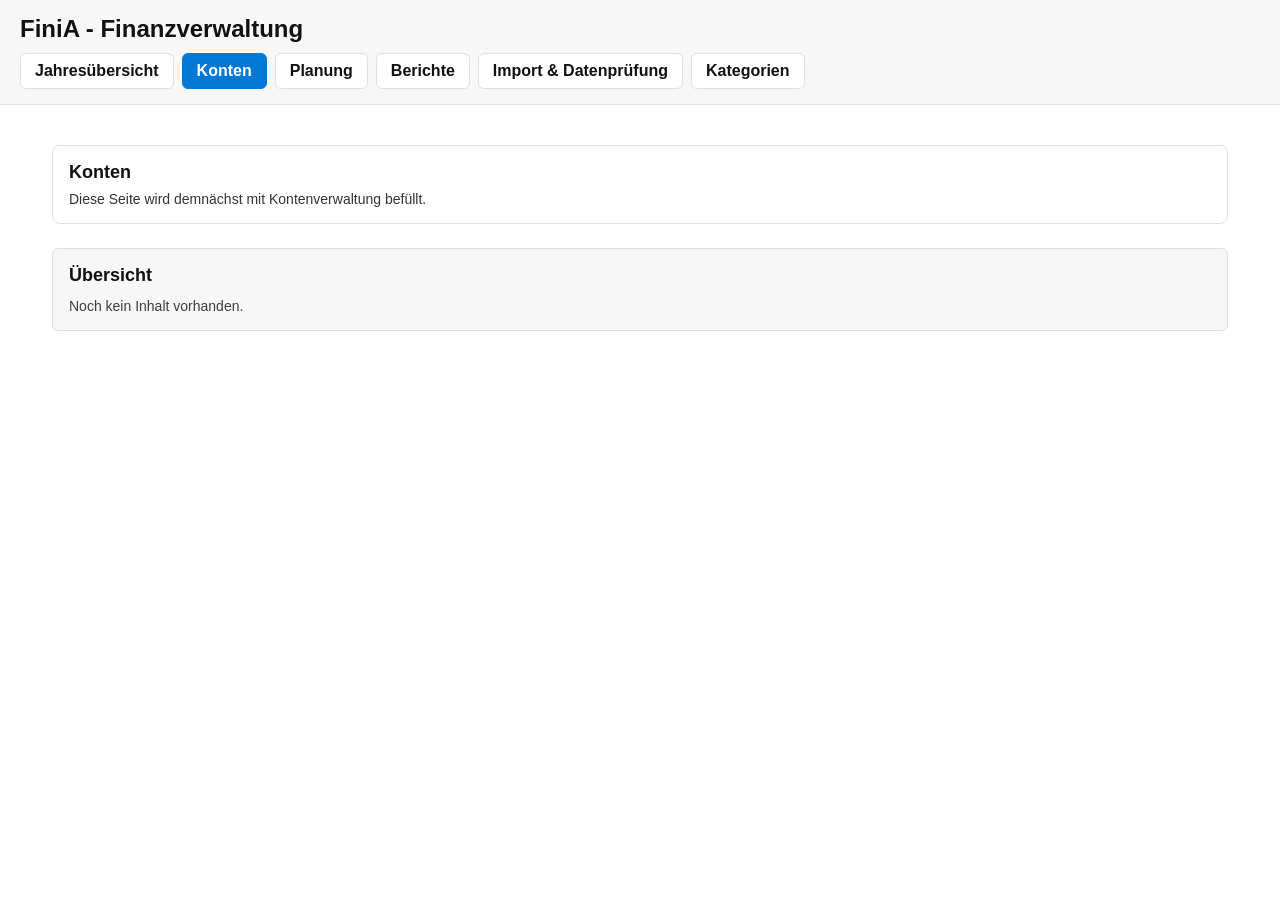
==== src/web/accounts.html @ 99887ac8 "Implementation of the API prepared to be Dockerized - Add navigation bar at the top of the web page " ====
<!DOCTYPE html>
<html lang="de">
<head>
  <meta charset="UTF-8">
  <meta name="viewport" content="width=device-width, initial-scale=1.0">
  <title>FiniA - Konten</title>
  <style id="dynamic-theme">/* Theme variables loaded from API */</style>
  <link rel="stylesheet" href="style.css">
</head>
<body>
  <header>
    <h1>FiniA - Finanzverwaltung</h1>
    <div id="top-nav"></div>
  </header>
  <div class="container">
    <div class="page-card">
      <h2>Konten</h2>
      <p class="details-meta">Diese Seite wird demnächst mit Kontenverwaltung befüllt.</p>
    </div>
    <div class="details-panel">
      <div class="details-header">
        <h2>Übersicht</h2>
      </div>
      <p class="details-meta">Noch kein Inhalt vorhanden.</p>
    </div>
  </div>
  <script src="app.js"></script>
  <script>document.addEventListener('DOMContentLoaded', ()=> loadTopNav('accounts'));</script>
</body>
</html>
---- src/web/style.css ----
/* Base reset */
* { margin: 0; padding: 0; box-sizing: border-box; }

/* Base */
body {
  font-family: -apple-system, BlinkMacSystemFont, 'Segoe UI', Roboto, Arial, sans-serif;
  background-color: var(--color-bg-base, #ffffff);
  color: var(--color-text, #111111);
}

.container { max-width: 95%; margin: 0 auto; padding: 20px; }

/* Header */
header {
  background-color: var(--color-bg-detail, #f7f7f7);
  border-bottom: 1px solid var(--color-border, #e0e0e0);
  padding: 15px 20px; margin-bottom: 20px;
}

h1 { font-size: 24px; font-weight: bold; }

/* Top navigation */
.top-nav { display: flex; gap: 8px; margin-top: 10px; flex-wrap: wrap; }
.top-nav .nav-item {
  display: inline-block; padding: 8px 14px; border: 1px solid var(--color-border, #e0e0e0);
  border-radius: 6px; background-color: var(--color-bg-base, #ffffff);
  color: var(--color-text, #111111); text-decoration: none; font-weight: 600;
  transition: background-color 0.2s, border-color 0.2s, color 0.2s;
}
.top-nav .nav-item:hover { background-color: var(--color-bg-detail, #f7f7f7); border-color: var(--color-accent, #0078d4); }
.top-nav .nav-item.active { background-color: var(--color-accent, #0078d4); border-color: var(--color-accent, #0078d4); color: var(--color-text-selected, #ffffff); }

/* Buttons */
.btn { padding: 10px 20px; background-color: var(--color-accent, #0078d4); color: var(--color-text-selected, #ffffff); border: none; border-radius: 4px; cursor: pointer; font-weight: bold; }
.btn:hover { background-color: var(--color-accent-hover, #005a9e); }
.btn:active { background-color: var(--color-accent-pressed, #004578); }
.btn-secondary { background-color: var(--color-bg-detail, #f0f0f0); color: var(--color-text, #111111); border: 1px solid var(--color-border, #e0e0e0); font-weight: 600; }
.btn-secondary:hover { background-color: #e5e5e5; }
.btn-ghost { background: none; border: 1px solid var(--color-border, #d0d0d0); padding: 6px 10px; border-radius: 4px; cursor: pointer; font-weight: 600; }
.btn-ghost:hover { background-color: var(--color-bg-detail, #f7f7f7); }

/* Inputs */
.input-sm { width: 100%; padding: 6px 8px; border: 1px solid var(--color-border, #cccccc); border-radius: 4px; background-color: var(--color-bg-base, #ffffff); color: var(--color-text, #111111); font-size: 14px; }
.input-sm:focus { outline: none; border: 2px solid var(--color-accent, #0078d4); }
.search-bar { display: flex; gap: 10px; margin-bottom: 20px; }
.search-bar input { flex: 1; }

/* Tables */
.transactions-table, .details-table, .simple-table { width: 100%; border-collapse: collapse; background-color: var(--color-bg-base, #ffffff); }
.transactions-table thead, .details-table thead, .simple-table thead { background-color: var(--color-bg-detail, #f7f7f7); }
.transactions-table th, .details-table th, .simple-table th { padding: 12px; text-align: left; font-weight: bold; border-bottom: 1px solid var(--color-border, #e0e0e0); }
.transactions-table td, .details-table td, .simple-table td { padding: 12px; border-bottom: 1px solid var(--color-border, #e0e0e0); }
.transactions-table tbody tr:hover { background-color: var(--color-bg-detail, #f7f7f7); cursor: pointer; }
.transactions-table tbody tr.selected { background-color: rgba(0, 120, 212, 0.08); }

/* Pagination */
.pagination { display: flex; justify-content: center; gap: 10px; margin-top: 20px; }
.pagination button { padding: 8px 16px; background-color: var(--color-bg-detail, #f7f7f7); border: 1px solid var(--color-border, #e0e0e0); border-radius: 4px; cursor: pointer; }
.pagination button:disabled { opacity: 0.5; cursor: not-allowed; }
.pagination button.active { background-color: var(--color-accent, #0078d4); color: var(--color-text-selected, #ffffff); border-color: var(--color-accent, #0078d4); }

/* Layout */
.content-split { display: flex; gap: 16px; align-items: flex-start; }
.list-pane { flex: 1 1 40%; min-width: 300px; }
.detail-pane { flex: 1 1 60%; min-width: 400px; }
@media (max-width: 900px) { .content-split { flex-direction: column; } .list-pane, .detail-pane { min-width: 0; } }

/* Details panel */
.details-panel { margin-top: 24px; background-color: var(--color-bg-detail, #f7f7f7); border: 1px solid var(--color-border, #e0e0e0); border-radius: 6px; padding: 16px; }
.details-header { display: flex; justify-content: space-between; align-items: baseline; margin-bottom: 12px; }
.details-header h2 { font-size: 18px; font-weight: 600; }
.details-meta { color: var(--color-text, #111111); opacity: 0.8; font-size: 14px; }
.details-info { display: flex; flex-direction: column; gap: 8px; margin-bottom: 14px; }
.info-row { display: flex; gap: 8px; align-items: baseline; font-size: 14px; }
.info-label { min-width: 80px; color: var(--color-text, #111111); opacity: 0.7; font-weight: 600; }
.details-toolbar { display: flex; justify-content: space-between; align-items: center; margin-bottom: 10px; gap: 8px; }
.details-toolbar .note { font-size: 12px; color: var(--color-text, #111111); opacity: 0.7; }
.checkbox-cell { text-align: center; }
.actions-cell { text-align: right; white-space: nowrap; }

/* Filters */
.filter-bar { display: flex; gap: 8px; margin-bottom: 12px; flex-wrap: wrap; }
.filter-btn { padding: 8px 16px; background-color: var(--color-bg-base, #ffffff); color: var(--color-text, #111111); border: 1px solid var(--color-border, #cccccc); border-radius: 4px; cursor: pointer; font-size: 14px; font-weight: 500; transition: all 0.2s; }
.filter-btn:hover { background-color: var(--color-bg-detail, #f7f7f7); border-color: var(--color-accent, #0078d4); }
.filter-btn.active { background-color: var(--color-accent, #0078d4); color: var(--color-text-selected, #ffffff); border-color: var(--color-accent, #0078d4); }

/* States */
.loading { text-align: center; padding: 40px; color: var(--color-text, #111111); }
.error { background-color: #ffebee; color: #c62828; padding: 15px; border-radius: 4px; margin-bottom: 20px; }
.amount-negative { color: var(--color-amount-negative, #d32f2f); font-weight: bold; }
.amount-positive { color: var(--color-amount-positive, #388e3c); font-weight: bold; }

/* Page cards */
.page-card { background-color: var(--color-bg-base, #ffffff); border: 1px solid var(--color-border, #e0e0e0); border-radius: 8px; padding: 16px; margin-bottom: 16px; }
.page-card h2 { font-size: 18px; margin-bottom: 8px; }
.page-card p { font-size: 14px; opacity: 0.85; }
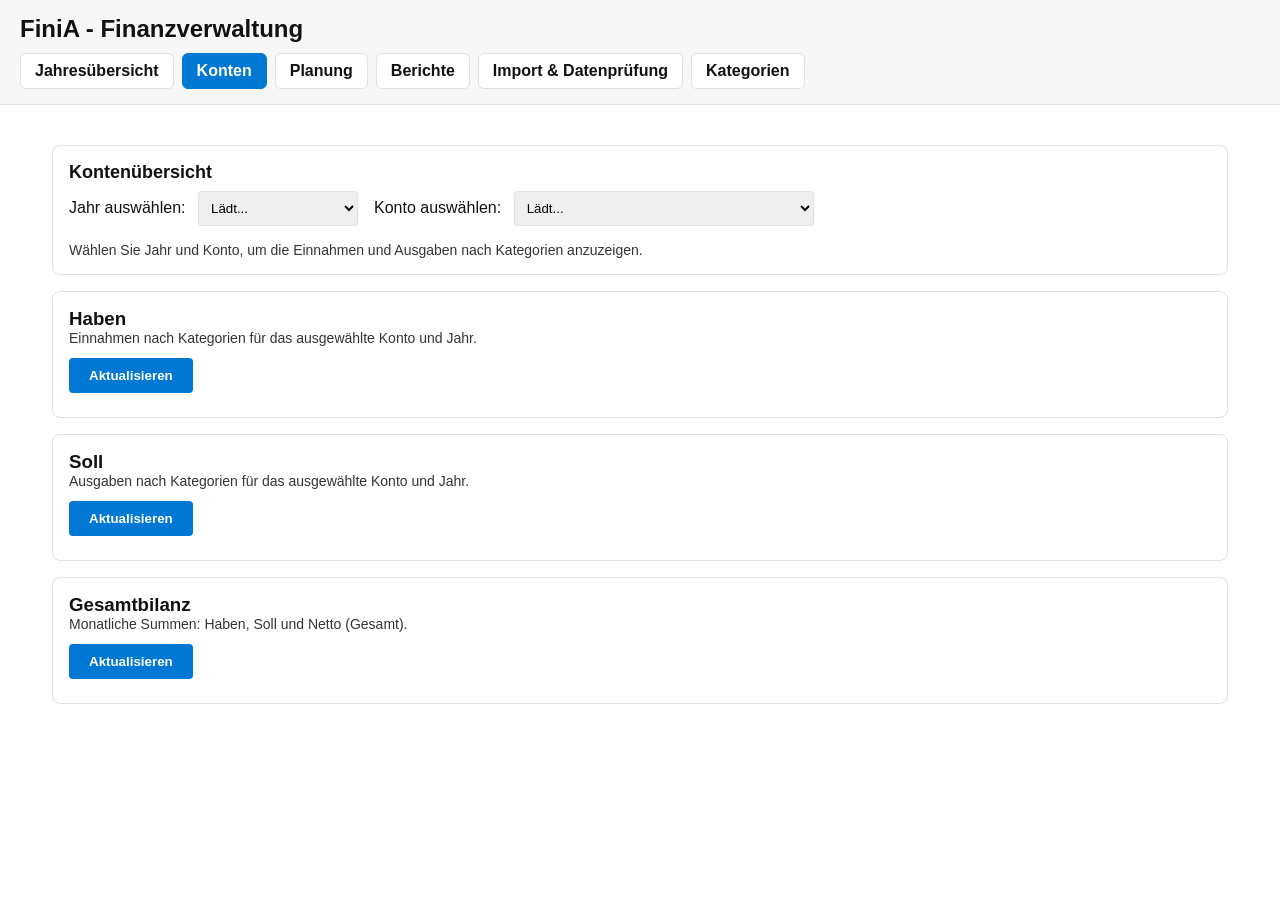
==== commit 2d519911: "Implementation of the year overview and account tables year overview - Add the tables for all bankin" ====
--- a/src/web/accounts.html
+++ b/src/web/accounts.html
@@ -13,18 +13,89 @@
     <div id="top-nav"></div>
   </header>
   <div class="container">
+    <!-- Filter: Jahr & Konto Auswahl -->
     <div class="page-card">
-      <h2>Konten</h2>
-      <p class="details-meta">Diese Seite wird demnächst mit Kontenverwaltung befüllt.</p>
+      <h2>Kontenübersicht</h2>
+      <div style="display:flex; gap:16px; flex-wrap:wrap; margin-bottom: 16px; align-items:center;">
+        <div>
+          <label for="year-selector" style="margin-right: 8px; font-weight: 500;">Jahr auswählen:</label>
+          <select id="year-selector" class="form-select" style="padding: 8px; border: 1px solid var(--color-border, #e0e0e0); border-radius: 4px; min-width: 160px;">
+            <option value="">Lädt...</option>
+          </select>
+        </div>
+        <div>
+          <label for="account-selector" style="margin-right: 8px; font-weight: 500;">Konto auswählen:</label>
+          <select id="account-selector" class="form-select" style="padding: 8px; border: 1px solid var(--color-border, #e0e0e0); border-radius: 4px; min-width: 300px;">
+            <option value="">Lädt...</option>
+          </select>
+        </div>
+      </div>
+      <p class="details-meta">Wählen Sie Jahr und Konto, um die Einnahmen und Ausgaben nach Kategorien anzuzeigen.</p>
     </div>
-    <div class="details-panel">
+
+    <!-- Haben (Income) Table -->
+    <div class="page-card" id="income-card">
       <div class="details-header">
-        <h2>Übersicht</h2>
+        <div>
+          <h3>Haben <span class="details-meta" id="income-year-label"></span></h3>
+          <p class="details-meta">Einnahmen nach Kategorien für das ausgewählte Konto und Jahr.</p>
+        </div>
       </div>
-      <p class="details-meta">Noch kein Inhalt vorhanden.</p>
+      <div id="income-feedback" class="details-meta"></div>
+      <div class="details-toolbar" style="margin-bottom:8px;">
+        <button class="btn" id="income-refresh">Aktualisieren</button>
+      </div>
+      <div class="table-wrapper" style="overflow-x:auto;">
+        <table class="simple-table equal-cols" id="income-table">
+          <thead></thead>
+          <tbody></tbody>
+        </table>
+      </div>
+    </div>
+
+    <!-- Soll (Expenses) Table -->
+    <div class="page-card" id="expenses-card">
+      <div class="details-header">
+        <div>
+          <h3>Soll <span class="details-meta" id="expenses-year-label"></span></h3>
+          <p class="details-meta">Ausgaben nach Kategorien für das ausgewählte Konto und Jahr.</p>
+        </div>
+      </div>
+      <div id="expenses-feedback" class="details-meta"></div>
+      <div class="details-toolbar" style="margin-bottom:8px;">
+        <button class="btn" id="expenses-refresh">Aktualisieren</button>
+      </div>
+      <div class="table-wrapper" style="overflow-x:auto;">
+        <table class="simple-table equal-cols" id="expenses-table">
+          <thead></thead>
+          <tbody></tbody>
+        </table>
+      </div>
+    </div>
+
+    <!-- Gesamtbilanz Summary Table -->
+    <div class="page-card" id="summary-card">
+      <div class="details-header">
+        <div>
+          <h3>Gesamtbilanz <span class="details-meta" id="summary-year-label"></span></h3>
+          <p class="details-meta">Monatliche Summen: Haben, Soll und Netto (Gesamt).</p>
+        </div>
+      </div>
+      <div id="summary-feedback" class="details-meta"></div>
+      <div class="details-toolbar" style="margin-bottom:8px;">
+        <button class="btn" id="summary-refresh">Aktualisieren</button>
+      </div>
+      <div class="table-wrapper" style="overflow-x:auto;">
+        <table class="simple-table equal-cols" id="summary-table">
+          <thead></thead>
+          <tbody></tbody>
+        </table>
+      </div>
     </div>
   </div>
   <script src="app.js"></script>
-  <script>document.addEventListener('DOMContentLoaded', ()=> loadTopNav('accounts'));</script>
+  <script src="table_config.js"></script>
+  <script src="table_engine.js"></script>
+  <script src="accounts.js"></script>
 </body>
 </html>
--- a/src/web/style.css
+++ b/src/web/style.css
@@ -20,7 +20,32 @@
 h1 { font-size: 24px; font-weight: bold; }
 
 /* Top navigation */
-.top-nav { display: flex; gap: 8px; margin-top: 10px; flex-wrap: wrap; }
+.top-nav { display: flex; gap: 8px; margin-top: 10px; flex-wrap: wrap; align-items: center; }
+
+.top-nav .year-dropdown {
+  padding: 8px 14px;
+  border: 1px solid var(--color-border, #e0e0e0);
+  border-radius: 6px;
+  background-color: var(--color-bg-base, #ffffff);
+  color: var(--color-text, #111111);
+  font-weight: 600;
+  font-size: 14px;
+  cursor: pointer;
+  transition: background-color 0.2s, border-color 0.2s;
+  margin-right: 12px;
+}
+
+.top-nav .year-dropdown:hover {
+  background-color: var(--color-bg-detail, #f7f7f7);
+  border-color: var(--color-accent, #0078d4);
+}
+
+.top-nav .year-dropdown:focus {
+  outline: none;
+  border-color: var(--color-accent, #0078d4);
+  box-shadow: 0 0 0 2px rgba(0, 120, 212, 0.2);
+}
+
 .top-nav .nav-item {
   display: inline-block; padding: 8px 14px; border: 1px solid var(--color-border, #e0e0e0);
   border-radius: 6px; background-color: var(--color-bg-base, #ffffff);
@@ -52,6 +77,13 @@
 .transactions-table td, .details-table td, .simple-table td { padding: 12px; border-bottom: 1px solid var(--color-border, #e0e0e0); }
 .transactions-table tbody tr:hover { background-color: var(--color-bg-detail, #f7f7f7); cursor: pointer; }
 .transactions-table tbody tr.selected { background-color: rgba(0, 120, 212, 0.08); }
+
+/* Zebra-Striping für bessere Lesbarkeit */
+.transactions-table tbody tr:nth-child(even),
+.details-table tbody tr:nth-child(even),
+.simple-table tbody tr:nth-child(even) {
+  background-color: var(--color-row-alt, #d4d4d4);
+}
 
 /* Pagination */
 .pagination { display: flex; justify-content: center; gap: 10px; margin-top: 20px; }
@@ -90,6 +122,12 @@
 .amount-negative { color: var(--color-amount-negative, #d32f2f); font-weight: bold; }
 .amount-positive { color: var(--color-amount-positive, #388e3c); font-weight: bold; }
 
+/* Equal column width tables (used on Jahresübersicht) */
+.equal-cols { table-layout: fixed; }
+.equal-cols th:first-child, .equal-cols td:first-child { width: 14%; }  /* Erste Spalte (Konto) */
+.equal-cols th:last-child, .equal-cols td:last-child { width: 8%; }  /* Letzte Spalte (Jahresbilanz) */
+.equal-cols th:not(:first-child):not(:last-child), .equal-cols td:not(:first-child):not(:last-child) { width: calc(78% / 12); }  /* Monatsspalten */
+
 /* Page cards */
 .page-card { background-color: var(--color-bg-base, #ffffff); border: 1px solid var(--color-border, #e0e0e0); border-radius: 8px; padding: 16px; margin-bottom: 16px; }
 .page-card h2 { font-size: 18px; margin-bottom: 8px; }
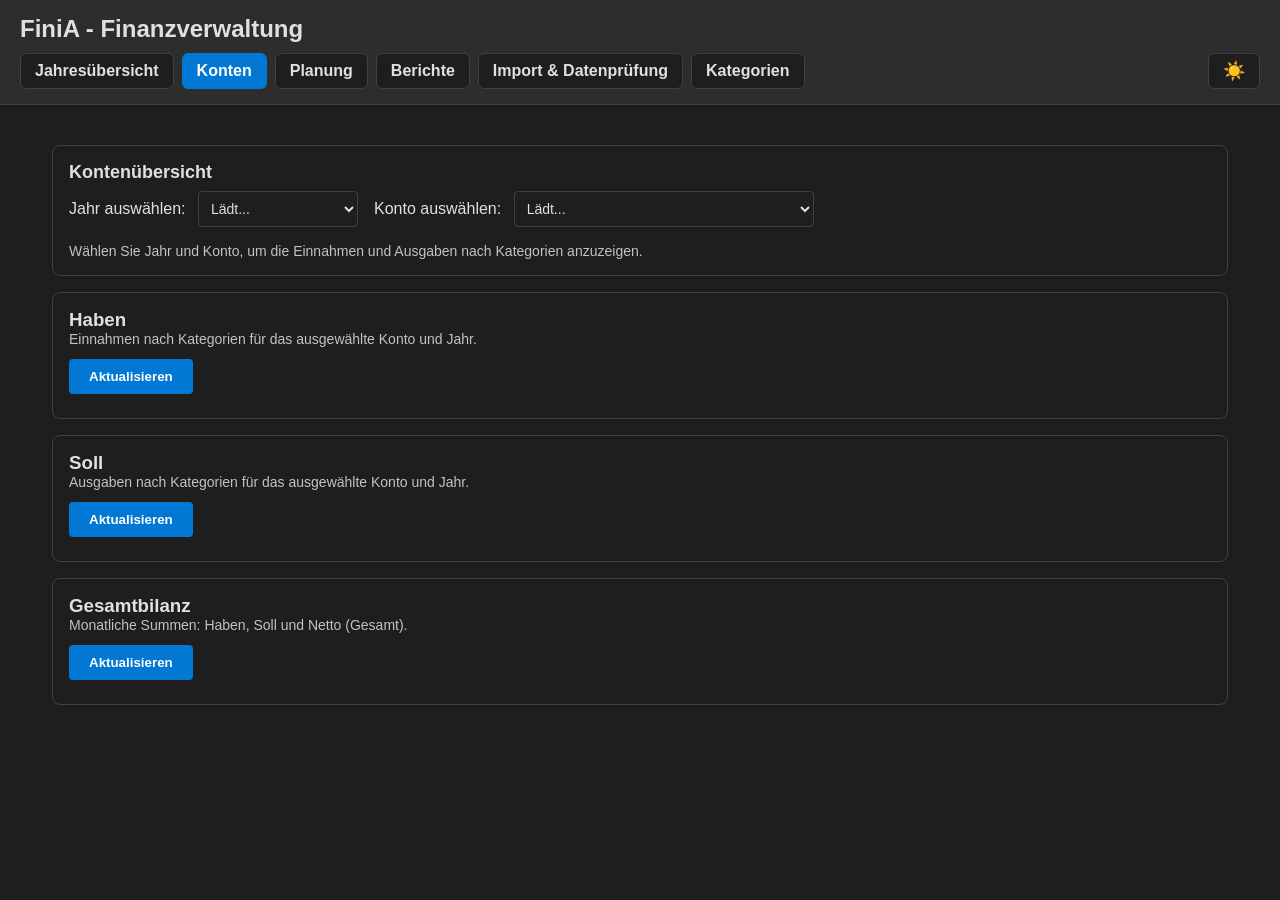
==== commit ee709fe6: "Add dark theme and theme switch" ====
--- a/src/web/accounts.html
+++ b/src/web/accounts.html
@@ -19,13 +19,13 @@
       <div style="display:flex; gap:16px; flex-wrap:wrap; margin-bottom: 16px; align-items:center;">
         <div>
           <label for="year-selector" style="margin-right: 8px; font-weight: 500;">Jahr auswählen:</label>
-          <select id="year-selector" class="form-select" style="padding: 8px; border: 1px solid var(--color-border, #e0e0e0); border-radius: 4px; min-width: 160px;">
+          <select id="year-selector" class="form-select" style="min-width: 160px;">
             <option value="">Lädt...</option>
           </select>
         </div>
         <div>
           <label for="account-selector" style="margin-right: 8px; font-weight: 500;">Konto auswählen:</label>
-          <select id="account-selector" class="form-select" style="padding: 8px; border: 1px solid var(--color-border, #e0e0e0); border-radius: 4px; min-width: 300px;">
+          <select id="account-selector" class="form-select" style="min-width: 300px;">
             <option value="">Lädt...</option>
           </select>
         </div>
--- a/src/web/style.css
+++ b/src/web/style.css
@@ -1,33 +1,99 @@
+/* Theme Variables */
+:root {
+   /* Dark Theme */
+   --color-bg-base: #1e1e1e;
+   --color-bg-detail: #2d2d2d;
+   --color-text: #e0e0e0;
+   --color-text-selected: #ffffff;
+   --color-border: #404040;
+   --color-accent: #0078d4;
+   --color-accent-hover: #1a8cff;
+   --color-accent-pressed: #005a9e;
+   --color-amount-negative: #ff5252;
+   --color-amount-positive: #69f0ae;
+   --color-row-alt: #252525;
+}
+
+[data-theme="dark"] {
+   /* Light Theme (Default) */
+   --color-bg-base: #ffffff;
+   --color-bg-detail: #f7f7f7;
+   --color-text: #111111;
+   --color-text-selected: #ffffff;
+   --color-border: #e0e0e0;
+   --color-accent: #0078d4;
+   --color-accent-hover: #005a9e;
+   --color-accent-pressed: #004578;
+   --color-amount-negative: #d32f2f;
+   --color-amount-positive: #388e3c;
+   --color-row-alt: #f9f9f9;
+}
+
 /* Base reset */
 * { margin: 0; padding: 0; box-sizing: border-box; }
 
 /* Base */
 body {
   font-family: -apple-system, BlinkMacSystemFont, 'Segoe UI', Roboto, Arial, sans-serif;
-  background-color: var(--color-bg-base, #ffffff);
-  color: var(--color-text, #111111);
+  background-color: var(--color-bg-base);
+  color: var(--color-text);
+  transition: background-color 0.3s ease, color 0.3s ease;
 }
 
 .container { max-width: 95%; margin: 0 auto; padding: 20px; }
 
 /* Header */
 header {
-  background-color: var(--color-bg-detail, #f7f7f7);
-  border-bottom: 1px solid var(--color-border, #e0e0e0);
+  background-color: var(--color-bg-detail);
+  border-bottom: 1px solid var(--color-border);
   padding: 15px 20px; margin-bottom: 20px;
 }
 
 h1 { font-size: 24px; font-weight: bold; }
 
 /* Top navigation */
-.top-nav { display: flex; gap: 8px; margin-top: 10px; flex-wrap: wrap; align-items: center; }
+.top-nav { 
+  display: flex; 
+  gap: 8px; 
+  margin-top: 10px; 
+  flex-wrap: wrap; 
+  align-items: center; 
+}
+
+.top-nav .nav-item:last-of-type {
+  margin-right: auto;
+}
+
+/* Theme Switcher */
+.theme-switcher {
+  display: flex;
+  align-items: center;
+  gap: 8px;
+  padding: 8px 14px;
+  border: 1px solid var(--color-border);
+  border-radius: 6px;
+  background-color: var(--color-bg-base);
+  cursor: pointer;
+  transition: all 0.2s;
+  margin-left: auto;
+}
+
+.theme-switcher:hover {
+  background-color: var(--color-bg-detail);
+  border-color: var(--color-accent);
+}
+
+.theme-switcher-icon {
+  font-size: 18px;
+  line-height: 1;
+}
 
 .top-nav .year-dropdown {
   padding: 8px 14px;
-  border: 1px solid var(--color-border, #e0e0e0);
+  border: 1px solid var(--color-border);
   border-radius: 6px;
-  background-color: var(--color-bg-base, #ffffff);
-  color: var(--color-text, #111111);
+  background-color: var(--color-bg-base);
+  color: var(--color-text);
   font-weight: 600;
   font-size: 14px;
   cursor: pointer;
@@ -36,60 +102,96 @@
 }
 
 .top-nav .year-dropdown:hover {
-  background-color: var(--color-bg-detail, #f7f7f7);
-  border-color: var(--color-accent, #0078d4);
+  background-color: var(--color-bg-detail);
+  border-color: var(--color-accent);
 }
 
 .top-nav .year-dropdown:focus {
   outline: none;
-  border-color: var(--color-accent, #0078d4);
+  border-color: var(--color-accent);
   box-shadow: 0 0 0 2px rgba(0, 120, 212, 0.2);
 }
 
 .top-nav .nav-item {
-  display: inline-block; padding: 8px 14px; border: 1px solid var(--color-border, #e0e0e0);
-  border-radius: 6px; background-color: var(--color-bg-base, #ffffff);
-  color: var(--color-text, #111111); text-decoration: none; font-weight: 600;
+  display: inline-block; padding: 8px 14px; border: 1px solid var(--color-border);
+  border-radius: 6px; background-color: var(--color-bg-base);
+  color: var(--color-text); text-decoration: none; font-weight: 600;
   transition: background-color 0.2s, border-color 0.2s, color 0.2s;
 }
-.top-nav .nav-item:hover { background-color: var(--color-bg-detail, #f7f7f7); border-color: var(--color-accent, #0078d4); }
-.top-nav .nav-item.active { background-color: var(--color-accent, #0078d4); border-color: var(--color-accent, #0078d4); color: var(--color-text-selected, #ffffff); }
+.top-nav .nav-item:hover { background-color: var(--color-bg-detail); border-color: var(--color-accent); }
+.top-nav .nav-item.active { background-color: var(--color-accent); border-color: var(--color-accent); color: var(--color-text-selected); }
 
 /* Buttons */
-.btn { padding: 10px 20px; background-color: var(--color-accent, #0078d4); color: var(--color-text-selected, #ffffff); border: none; border-radius: 4px; cursor: pointer; font-weight: bold; }
-.btn:hover { background-color: var(--color-accent-hover, #005a9e); }
-.btn:active { background-color: var(--color-accent-pressed, #004578); }
-.btn-secondary { background-color: var(--color-bg-detail, #f0f0f0); color: var(--color-text, #111111); border: 1px solid var(--color-border, #e0e0e0); font-weight: 600; }
-.btn-secondary:hover { background-color: #e5e5e5; }
-.btn-ghost { background: none; border: 1px solid var(--color-border, #d0d0d0); padding: 6px 10px; border-radius: 4px; cursor: pointer; font-weight: 600; }
-.btn-ghost:hover { background-color: var(--color-bg-detail, #f7f7f7); }
+.btn { padding: 10px 20px; background-color: var(--color-accent); color: var(--color-text-selected); border: none; border-radius: 4px; cursor: pointer; font-weight: bold; }
+.btn:hover { background-color: var(--color-accent-hover); }
+.btn:active { background-color: var(--color-accent-pressed); }
+.btn-secondary { background-color: var(--color-bg-detail); color: var(--color-text); border: 1px solid var(--color-border); font-weight: 600; }
+.btn-secondary:hover { background-color: var(--color-bg-detail); filter: brightness(0.95); }
+.btn-ghost { background: none; border: 1px solid var(--color-border); padding: 6px 10px; border-radius: 4px; cursor: pointer; font-weight: 600; color: var(--color-text); }
+.btn-ghost:hover { background-color: var(--color-bg-detail); }
 
 /* Inputs */
-.input-sm { width: 100%; padding: 6px 8px; border: 1px solid var(--color-border, #cccccc); border-radius: 4px; background-color: var(--color-bg-base, #ffffff); color: var(--color-text, #111111); font-size: 14px; }
-.input-sm:focus { outline: none; border: 2px solid var(--color-accent, #0078d4); }
+.input-sm { width: 100%; padding: 6px 8px; border: 1px solid var(--color-border); border-radius: 4px; background-color: var(--color-bg-base) !important; color: var(--color-text) !important; font-size: 14px; }
+.input-sm:focus { outline: none; border: 2px solid var(--color-accent); }
+.input-sm::placeholder { color: var(--color-text) !important; opacity: 0.5; }
 .search-bar { display: flex; gap: 10px; margin-bottom: 20px; }
-.search-bar input { flex: 1; }
+.search-bar input { 
+  flex: 1; 
+  padding: 6px 8px; 
+  border: 1px solid var(--color-border); 
+  border-radius: 4px; 
+  background-color: var(--color-bg-base) !important; 
+  color: var(--color-text) !important; 
+  font-size: 14px; 
+}
+.search-bar input::placeholder { 
+  color: var(--color-text) !important; 
+  opacity: 0.5; 
+}
+.search-bar input:focus { 
+  outline: none; 
+  border: 2px solid var(--color-accent); 
+}
+
+/* Select/Dropdown */
+.form-select, select { 
+  padding: 8px; 
+  border: 1px solid var(--color-border); 
+  border-radius: 4px; 
+  background-color: var(--color-bg-base); 
+  color: var(--color-text); 
+  font-size: 14px;
+  cursor: pointer;
+}
+.form-select:focus, select:focus { 
+  outline: none; 
+  border: 2px solid var(--color-accent); 
+}
+.form-select option, select option {
+  background-color: var(--color-bg-base);
+  color: var(--color-text);
+}
 
 /* Tables */
-.transactions-table, .details-table, .simple-table { width: 100%; border-collapse: collapse; background-color: var(--color-bg-base, #ffffff); }
-.transactions-table thead, .details-table thead, .simple-table thead { background-color: var(--color-bg-detail, #f7f7f7); }
-.transactions-table th, .details-table th, .simple-table th { padding: 12px; text-align: left; font-weight: bold; border-bottom: 1px solid var(--color-border, #e0e0e0); }
-.transactions-table td, .details-table td, .simple-table td { padding: 12px; border-bottom: 1px solid var(--color-border, #e0e0e0); }
-.transactions-table tbody tr:hover { background-color: var(--color-bg-detail, #f7f7f7); cursor: pointer; }
-.transactions-table tbody tr.selected { background-color: rgba(0, 120, 212, 0.08); }
+.transactions-table, .details-table, .simple-table { width: 100%; border-collapse: collapse; background-color: var(--color-bg-base); }
+.transactions-table thead, .details-table thead, .simple-table thead { background-color: var(--color-bg-detail); }
+.transactions-table th, .details-table th, .simple-table th { padding: 12px; text-align: left; font-weight: bold; border-bottom: 1px solid var(--color-border); color: var(--color-text); }
+.transactions-table td, .details-table td, .simple-table td { padding: 12px; border-bottom: 1px solid var(--color-border); }
+.transactions-table tbody tr:hover { background-color: var(--color-bg-detail); cursor: pointer; }
+.transactions-table tbody tr.selected { background-color: rgba(0, 120, 212, 0.15); }
 
 /* Zebra-Striping für bessere Lesbarkeit */
 .transactions-table tbody tr:nth-child(even),
 .details-table tbody tr:nth-child(even),
 .simple-table tbody tr:nth-child(even) {
-  background-color: var(--color-row-alt, #d4d4d4);
+  background-color: var(--color-row-alt);
 }
 
 /* Pagination */
 .pagination { display: flex; justify-content: center; gap: 10px; margin-top: 20px; }
-.pagination button { padding: 8px 16px; background-color: var(--color-bg-detail, #f7f7f7); border: 1px solid var(--color-border, #e0e0e0); border-radius: 4px; cursor: pointer; }
+.pagination button { padding: 8px 16px; background-color: var(--color-bg-detail); border: 1px solid var(--color-border); border-radius: 4px; cursor: pointer; color: var(--color-text); }
 .pagination button:disabled { opacity: 0.5; cursor: not-allowed; }
-.pagination button.active { background-color: var(--color-accent, #0078d4); color: var(--color-text-selected, #ffffff); border-color: var(--color-accent, #0078d4); }
+.pagination button.active { background-color: var(--color-accent); color: var(--color-text-selected); border-color: var(--color-accent); }
 
 /* Layout */
 .content-split { display: flex; gap: 16px; align-items: flex-start; }
@@ -98,29 +200,29 @@
 @media (max-width: 900px) { .content-split { flex-direction: column; } .list-pane, .detail-pane { min-width: 0; } }
 
 /* Details panel */
-.details-panel { margin-top: 24px; background-color: var(--color-bg-detail, #f7f7f7); border: 1px solid var(--color-border, #e0e0e0); border-radius: 6px; padding: 16px; }
+.details-panel { margin-top: 24px; background-color: var(--color-bg-detail); border: 1px solid var(--color-border); border-radius: 6px; padding: 16px; }
 .details-header { display: flex; justify-content: space-between; align-items: baseline; margin-bottom: 12px; }
 .details-header h2 { font-size: 18px; font-weight: 600; }
-.details-meta { color: var(--color-text, #111111); opacity: 0.8; font-size: 14px; }
+.details-meta { color: var(--color-text); opacity: 0.8; font-size: 14px; }
 .details-info { display: flex; flex-direction: column; gap: 8px; margin-bottom: 14px; }
 .info-row { display: flex; gap: 8px; align-items: baseline; font-size: 14px; }
-.info-label { min-width: 80px; color: var(--color-text, #111111); opacity: 0.7; font-weight: 600; }
+.info-label { min-width: 80px; color: var(--color-text); opacity: 0.7; font-weight: 600; }
 .details-toolbar { display: flex; justify-content: space-between; align-items: center; margin-bottom: 10px; gap: 8px; }
-.details-toolbar .note { font-size: 12px; color: var(--color-text, #111111); opacity: 0.7; }
+.details-toolbar .note { font-size: 12px; color: var(--color-text); opacity: 0.7; }
 .checkbox-cell { text-align: center; }
 .actions-cell { text-align: right; white-space: nowrap; }
 
 /* Filters */
 .filter-bar { display: flex; gap: 8px; margin-bottom: 12px; flex-wrap: wrap; }
-.filter-btn { padding: 8px 16px; background-color: var(--color-bg-base, #ffffff); color: var(--color-text, #111111); border: 1px solid var(--color-border, #cccccc); border-radius: 4px; cursor: pointer; font-size: 14px; font-weight: 500; transition: all 0.2s; }
-.filter-btn:hover { background-color: var(--color-bg-detail, #f7f7f7); border-color: var(--color-accent, #0078d4); }
-.filter-btn.active { background-color: var(--color-accent, #0078d4); color: var(--color-text-selected, #ffffff); border-color: var(--color-accent, #0078d4); }
+.filter-btn { padding: 8px 16px; background-color: var(--color-bg-base); color: var(--color-text); border: 1px solid var(--color-border); border-radius: 4px; cursor: pointer; font-size: 14px; font-weight: 500; transition: all 0.2s; }
+.filter-btn:hover { background-color: var(--color-bg-detail); border-color: var(--color-accent); }
+.filter-btn.active { background-color: var(--color-accent); color: var(--color-text-selected); border-color: var(--color-accent); }
 
 /* States */
-.loading { text-align: center; padding: 40px; color: var(--color-text, #111111); }
+.loading { text-align: center; padding: 40px; color: var(--color-text); }
 .error { background-color: #ffebee; color: #c62828; padding: 15px; border-radius: 4px; margin-bottom: 20px; }
-.amount-negative { color: var(--color-amount-negative, #d32f2f); font-weight: bold; }
-.amount-positive { color: var(--color-amount-positive, #388e3c); font-weight: bold; }
+.amount-negative { color: var(--color-amount-negative); font-weight: bold; }
+.amount-positive { color: var(--color-amount-positive); font-weight: bold; }
 
 /* Equal column width tables (used on Jahresübersicht) */
 .equal-cols { table-layout: fixed; }
@@ -129,6 +231,6 @@
 .equal-cols th:not(:first-child):not(:last-child), .equal-cols td:not(:first-child):not(:last-child) { width: calc(78% / 12); }  /* Monatsspalten */
 
 /* Page cards */
-.page-card { background-color: var(--color-bg-base, #ffffff); border: 1px solid var(--color-border, #e0e0e0); border-radius: 8px; padding: 16px; margin-bottom: 16px; }
+.page-card { background-color: var(--color-bg-base); border: 1px solid var(--color-border); border-radius: 8px; padding: 16px; margin-bottom: 16px; }
 .page-card h2 { font-size: 18px; margin-bottom: 8px; }
 .page-card p { font-size: 14px; opacity: 0.85; }
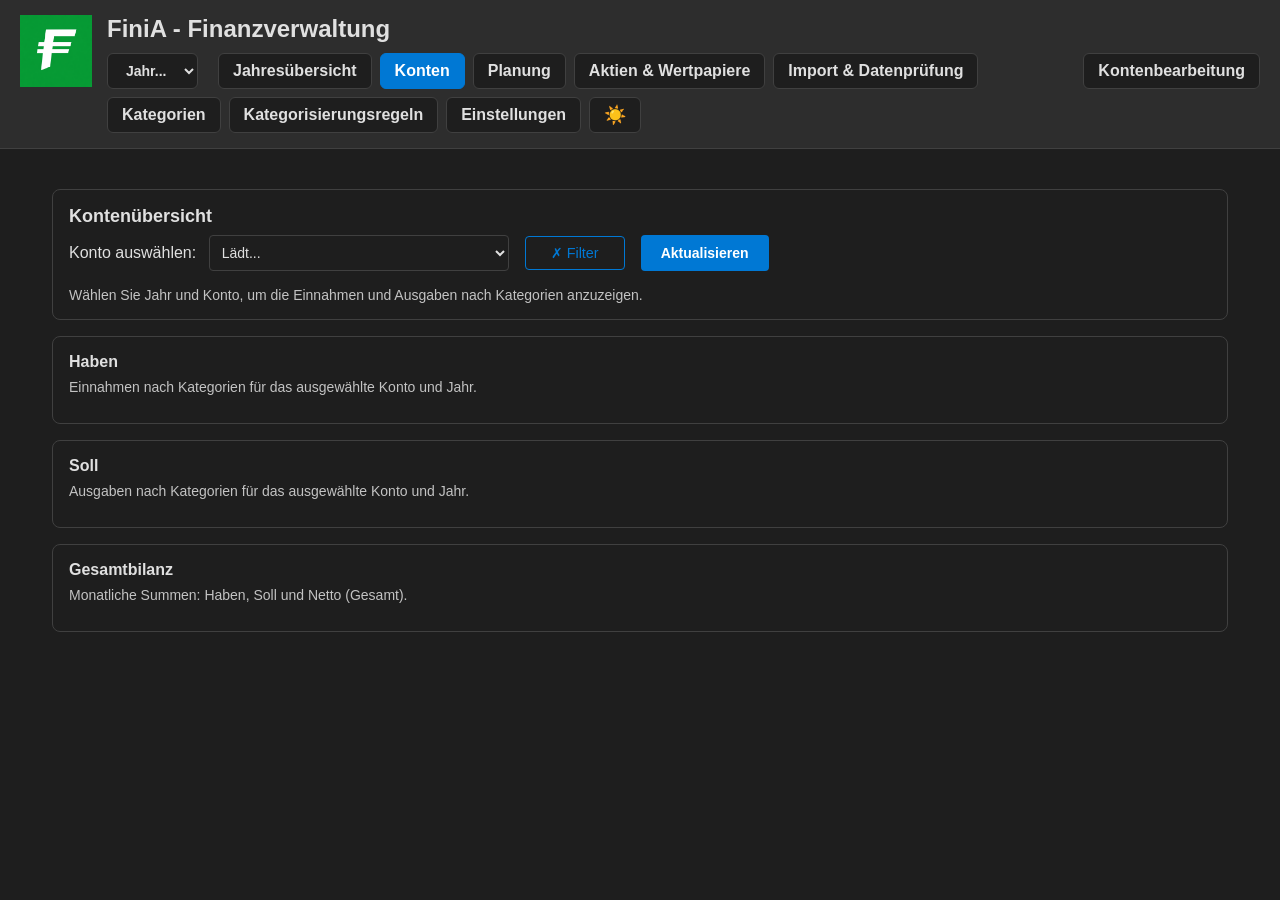
==== commit 6a9cfafc: "UI improvements and functionality enhancements Web UI Improvements: - Accounts page:   * Added filte" ====
--- a/src/web/accounts.html
+++ b/src/web/accounts.html
@@ -4,31 +4,35 @@
   <meta charset="UTF-8">
   <meta name="viewport" content="width=device-width, initial-scale=1.0">
   <title>FiniA - Konten</title>
+  <link rel="icon" type="image/png" href="favicon.png">
   <style id="dynamic-theme">/* Theme variables loaded from API */</style>
   <link rel="stylesheet" href="style.css">
 </head>
 <body>
   <header>
-    <h1>FiniA - Finanzverwaltung</h1>
-    <div id="top-nav"></div>
+    <img src="favicon.png" alt="FiniA Logo" class="header-logo">
+    <div class="header-content">
+      <h1>FiniA - Finanzverwaltung</h1>
+      <div id="top-nav"></div>
+    </div>
   </header>
   <div class="container">
-    <!-- Filter: Jahr & Konto Auswahl -->
+    <!-- Filter: Konto Auswahl -->
     <div class="page-card">
       <h2>Kontenübersicht</h2>
       <div style="display:flex; gap:16px; flex-wrap:wrap; margin-bottom: 16px; align-items:center;">
-        <div>
-          <label for="year-selector" style="margin-right: 8px; font-weight: 500;">Jahr auswählen:</label>
-          <select id="year-selector" class="form-select" style="min-width: 160px;">
-            <option value="">Lädt...</option>
-          </select>
-        </div>
         <div>
           <label for="account-selector" style="margin-right: 8px; font-weight: 500;">Konto auswählen:</label>
           <select id="account-selector" class="form-select" style="min-width: 300px;">
             <option value="">Lädt...</option>
           </select>
         </div>
+        <button id="filter-toggle-btn" class="btn btn-ghost" style="min-width: 100px;" title="Filter für aktive Konten im ausgewählten Jahr">
+          <span id="filter-icon">✗</span> Filter
+        </button>
+        <button class="btn" id="refresh-all-btn" title="Alle Tabellen aktualisieren">
+          Aktualisieren
+        </button>
       </div>
       <p class="details-meta">Wählen Sie Jahr und Konto, um die Einnahmen und Ausgaben nach Kategorien anzuzeigen.</p>
     </div>
@@ -42,9 +46,6 @@
         </div>
       </div>
       <div id="income-feedback" class="details-meta"></div>
-      <div class="details-toolbar" style="margin-bottom:8px;">
-        <button class="btn" id="income-refresh">Aktualisieren</button>
-      </div>
       <div class="table-wrapper" style="overflow-x:auto;">
         <table class="simple-table equal-cols" id="income-table">
           <thead></thead>
@@ -62,9 +63,6 @@
         </div>
       </div>
       <div id="expenses-feedback" class="details-meta"></div>
-      <div class="details-toolbar" style="margin-bottom:8px;">
-        <button class="btn" id="expenses-refresh">Aktualisieren</button>
-      </div>
       <div class="table-wrapper" style="overflow-x:auto;">
         <table class="simple-table equal-cols" id="expenses-table">
           <thead></thead>
@@ -82,9 +80,6 @@
         </div>
       </div>
       <div id="summary-feedback" class="details-meta"></div>
-      <div class="details-toolbar" style="margin-bottom:8px;">
-        <button class="btn" id="summary-refresh">Aktualisieren</button>
-      </div>
       <div class="table-wrapper" style="overflow-x:auto;">
         <table class="simple-table equal-cols" id="summary-table">
           <thead></thead>
--- a/src/web/style.css
+++ b/src/web/style.css
@@ -12,6 +12,11 @@
    --color-amount-negative: #ff5252;
    --color-amount-positive: #69f0ae;
    --color-row-alt: #252525;
+   --color-row-selected: rgba(0, 120, 212, 0.3);
+   --color-success: #28a745;
+   --color-success-hover: #218838;
+   --color-danger: #dc3545;
+   --color-danger-hover: #c82333;
 }
 
 [data-theme="dark"] {
@@ -27,29 +32,67 @@
    --color-amount-negative: #d32f2f;
    --color-amount-positive: #388e3c;
    --color-row-alt: #f9f9f9;
+   --color-row-selected: rgba(0, 120, 212, 0.25);
+   --color-success: #28a745;
+   --color-success-hover: #218838;
+   --color-danger: #dc3545;
+   --color-danger-hover: #b71c1c;
 }
 
 /* Base reset */
 * { margin: 0; padding: 0; box-sizing: border-box; }
 
 /* Base */
+html, body { height: 100%; }
 body {
+  display: flex;
+  flex-direction: column;
   font-family: -apple-system, BlinkMacSystemFont, 'Segoe UI', Roboto, Arial, sans-serif;
   background-color: var(--color-bg-base);
   color: var(--color-text);
   transition: background-color 0.3s ease, color 0.3s ease;
 }
 
-.container { max-width: 95%; margin: 0 auto; padding: 20px; }
+header {
+  position: sticky;
+  top: 0;
+  z-index: 100;
+}
+
+.container {
+  flex: 1;
+  max-width: 95%;
+  margin: 0 auto;
+  padding: 20px;
+  overflow-y: auto;
+  min-height: 0;
+}
 
 /* Header */
 header {
   background-color: var(--color-bg-detail);
   border-bottom: 1px solid var(--color-border);
   padding: 15px 20px; margin-bottom: 20px;
-}
-
-h1 { font-size: 24px; font-weight: bold; }
+  display: flex;
+  gap: 15px;
+  align-items: stretch;
+}
+
+.header-logo {
+  height: auto;
+  width: auto;
+  max-height: calc(24px + 10px + 38px);
+  align-self: stretch;
+}
+
+.header-content {
+  display: flex;
+  flex-direction: column;
+  flex: 1;
+  min-width: 0;
+}
+
+h1 { font-size: 24px; font-weight: bold; margin: 0; }
 
 /* Top navigation */
 .top-nav { 
@@ -60,8 +103,8 @@
   align-items: center; 
 }
 
-.top-nav .nav-item:last-of-type {
-  margin-right: auto;
+.top-nav .nav-item.nav-right {
+  margin-left: auto;
 }
 
 /* Theme Switcher */
@@ -75,7 +118,6 @@
   background-color: var(--color-bg-base);
   cursor: pointer;
   transition: all 0.2s;
-  margin-left: auto;
 }
 
 .theme-switcher:hover {
@@ -121,20 +163,116 @@
 .top-nav .nav-item:hover { background-color: var(--color-bg-detail); border-color: var(--color-accent); }
 .top-nav .nav-item.active { background-color: var(--color-accent); border-color: var(--color-accent); color: var(--color-text-selected); }
 
-/* Buttons */
-.btn { padding: 10px 20px; background-color: var(--color-accent); color: var(--color-text-selected); border: none; border-radius: 4px; cursor: pointer; font-weight: bold; }
+/* Buttons - Unified Styles */
+.btn { 
+  padding: 10px 20px; 
+  background-color: var(--color-accent); 
+  color: var(--color-text-selected); 
+  border: none; 
+  border-radius: 4px; 
+  cursor: pointer; 
+  font-size: 14px;
+  font-weight: 600; 
+  transition: background-color 0.2s;
+}
 .btn:hover { background-color: var(--color-accent-hover); }
 .btn:active { background-color: var(--color-accent-pressed); }
-.btn-secondary { background-color: var(--color-bg-detail); color: var(--color-text); border: 1px solid var(--color-border); font-weight: 600; }
-.btn-secondary:hover { background-color: var(--color-bg-detail); filter: brightness(0.95); }
-.btn-ghost { background: none; border: 1px solid var(--color-border); padding: 6px 10px; border-radius: 4px; cursor: pointer; font-weight: 600; color: var(--color-text); }
-.btn-ghost:hover { background-color: var(--color-bg-detail); }
+.btn:disabled { opacity: 0.5; cursor: not-allowed; }
+
+.btn-secondary { 
+  background-color: var(--color-bg-detail); 
+  color: var(--color-text); 
+  border: 1px solid var(--color-border);
+  padding: 10px 20px;
+  font-size: 14px;
+  font-weight: 600;
+  cursor: pointer;
+  transition: all 0.2s ease;
+}
+.btn-secondary:hover { 
+  background-color: rgba(0, 120, 212, 0.1);
+  border-color: var(--color-accent);
+}
+
+.btn-danger { 
+  background-color: var(--color-danger); 
+  color: var(--color-text-selected); 
+}
+.btn-danger:hover { 
+  background-color: var(--color-danger-hover); 
+}
+
+.btn-success {
+  background-color: var(--color-success);
+  color: var(--color-text-selected);
+}
+.btn-success:hover {
+  background-color: var(--color-success-hover);
+}
+
+.btn-ghost { 
+  background-color: transparent; 
+  color: var(--color-accent); 
+  border: 1px solid var(--color-accent);
+  padding: 8px 12px;
+  font-size: 0.9rem;
+  font-weight: 500;
+  cursor: pointer;
+  transition: all 0.2s ease;
+}
+.btn-ghost:hover { 
+  background-color: var(--color-accent);
+  color: var(--color-text-selected);
+  border-color: var(--color-accent);
+}
+
+.btn.active,
+.shares-filter-toggle .btn.active,
+.history-filter-toggle .btn.active {
+  background-color: var(--color-accent);
+  border-color: var(--color-accent);
+  color: var(--color-text-selected);
+}
+
+.shares-filter-toggle .btn,
+.history-filter-toggle .btn {
+  margin-right: 8px;
+}
 
 /* Inputs */
-.input-sm { width: 100%; padding: 6px 8px; border: 1px solid var(--color-border); border-radius: 4px; background-color: var(--color-bg-base) !important; color: var(--color-text) !important; font-size: 14px; }
-.input-sm:focus { outline: none; border: 2px solid var(--color-accent); }
-.input-sm::placeholder { color: var(--color-text) !important; opacity: 0.5; }
-.search-bar { display: flex; gap: 10px; margin-bottom: 20px; }
+.input-sm { 
+  width: 100%; 
+  padding: 8px; 
+  border: 1px solid var(--color-border); 
+  border-radius: 4px; 
+  background-color: var(--color-bg-base) !important; 
+  color: var(--color-text) !important; 
+  font-size: 14px; 
+}
+.input-sm:focus { 
+  outline: none; 
+  border: 2px solid var(--color-accent); 
+  box-shadow: 0 0 0 2px rgba(0, 120, 212, 0.1);
+}
+.input-sm::placeholder { 
+  color: var(--color-text) !important; 
+  opacity: 0.5; 
+}
+.search-bar { display: flex; gap: 10px; margin-bottom: 20px; align-items: center; }
+.search-bar select { 
+  flex: 1; 
+  min-width: 150px;
+  padding: 6px 8px; 
+  border: 1px solid var(--color-border); 
+  border-radius: 4px; 
+  background-color: var(--color-bg-base) !important; 
+  color: var(--color-text) !important; 
+  font-size: 14px; 
+}
+.search-bar .btn { 
+  flex-shrink: 0; 
+  white-space: nowrap; 
+}
 .search-bar input { 
   flex: 1; 
   padding: 6px 8px; 
@@ -177,8 +315,41 @@
 .transactions-table thead, .details-table thead, .simple-table thead { background-color: var(--color-bg-detail); }
 .transactions-table th, .details-table th, .simple-table th { padding: 12px; text-align: left; font-weight: bold; border-bottom: 1px solid var(--color-border); color: var(--color-text); }
 .transactions-table td, .details-table td, .simple-table td { padding: 12px; border-bottom: 1px solid var(--color-border); }
+.simple-table td.number { text-align: right; }
 .transactions-table tbody tr:hover { background-color: var(--color-bg-detail); cursor: pointer; }
-.transactions-table tbody tr.selected { background-color: rgba(0, 120, 212, 0.15); }
+.transactions-table tbody tr.selected { background-color: var(--color-row-selected) !important; color: var(--color-text); font-weight: 500; }
+
+/* Sortier-Indikatoren für Tabellenspalten */
+.transactions-table th[onclick] {
+  position: relative;
+  user-select: none;
+  transition: background-color 0.2s ease;
+}
+
+.transactions-table th[onclick]:hover {
+  background-color: rgba(0, 120, 212, 0.1);
+}
+
+.transactions-table th[onclick]::after {
+  content: '';
+  display: inline-block;
+  margin-left: 6px;
+  width: 0;
+  height: 0;
+  border-left: 5px solid transparent;
+  border-right: 5px solid transparent;
+  opacity: 0.3;
+}
+
+.transactions-table th.sort-asc::after {
+  border-bottom: 6px solid var(--color-text);
+  opacity: 1;
+}
+
+.transactions-table th.sort-desc::after {
+  border-top: 6px solid var(--color-text);
+  opacity: 1;
+}
 
 /* Zebra-Striping für bessere Lesbarkeit */
 .transactions-table tbody tr:nth-child(even),
@@ -195,22 +366,106 @@
 
 /* Layout */
 .content-split { display: flex; gap: 16px; align-items: flex-start; }
-.list-pane { flex: 1 1 40%; min-width: 300px; }
-.detail-pane { flex: 1 1 60%; min-width: 400px; }
+.list-pane { flex: 1 1 50%; min-width: 300px; }
+.detail-pane { flex: 1 1 50%; min-width: 400px; }
 @media (max-width: 900px) { .content-split { flex-direction: column; } .list-pane, .detail-pane { min-width: 0; } }
 
 /* Details panel */
 .details-panel { margin-top: 24px; background-color: var(--color-bg-detail); border: 1px solid var(--color-border); border-radius: 6px; padding: 16px; }
 .details-header { display: flex; justify-content: space-between; align-items: baseline; margin-bottom: 12px; }
 .details-header h2 { font-size: 18px; font-weight: 600; }
+.details-header h3 { font-size: 16px; font-weight: 600; margin-bottom: 8px; }
 .details-meta { color: var(--color-text); opacity: 0.8; font-size: 14px; }
+.details-section { background-color: var(--color-bg-base); border: 1px solid var(--color-border); border-radius: 4px; padding: 12px; margin-bottom: 8px; }
+
+/* Status badges */
+.status-active { display: inline-block; padding: 4px 8px; background-color: var(--color-amount-positive); color: var(--color-bg-base); border-radius: 3px; font-size: 12px; font-weight: 600; }
+.status-inactive { display: inline-block; padding: 4px 8px; background-color: var(--color-amount-negative); color: white; border-radius: 3px; font-size: 12px; font-weight: 600; }
+
+/* Forms */
+.form-group { 
+  margin-bottom: 16px; 
+}
+.form-group label { 
+  display: block; 
+  margin-bottom: 6px; 
+  font-weight: 500; 
+  font-size: 14px; 
+}
+.form-group input, 
+.form-group select { 
+  display: block; 
+  width: 100%; 
+}
+
+.form-grid {
+  display: grid;
+  grid-template-columns: repeat(auto-fit, minmax(280px, 1fr));
+  gap: 16px;
+}
+
+.action-btn {
+  padding: 6px 10px;
+  font-size: 12px;
+  font-weight: 600;
+  border: none;
+  border-radius: 4px;
+  cursor: pointer;
+  background-color: var(--color-accent);
+  color: var(--color-text-selected);
+  transition: background-color 0.2s;
+}
+.action-btn:hover { background-color: var(--color-accent-hover); }
+.action-btn.delete { 
+  background-color: var(--color-danger); 
+}
+.action-btn.delete:hover { 
+  background-color: var(--color-danger-hover); 
+}
+
 .details-info { display: flex; flex-direction: column; gap: 8px; margin-bottom: 14px; }
 .info-row { display: flex; gap: 8px; align-items: baseline; font-size: 14px; }
 .info-label { min-width: 80px; color: var(--color-text); opacity: 0.7; font-weight: 600; }
-.details-toolbar { display: flex; justify-content: space-between; align-items: center; margin-bottom: 10px; gap: 8px; }
+.details-toolbar {
+  display: flex;
+  justify-content: flex-start;
+  align-items: center;
+  gap: 8px;
+  flex-wrap: wrap;
+  margin-top: 16px;
+  margin-bottom: 10px;
+}
 .details-toolbar .note { font-size: 12px; color: var(--color-text); opacity: 0.7; }
 .checkbox-cell { text-align: center; }
 .actions-cell { text-align: right; white-space: nowrap; }
+.action-buttons { display: flex; gap: 6px; justify-content: flex-end; }
+
+/* Sortable table headers */
+th.sortable {
+  cursor: pointer;
+  position: relative;
+  user-select: none;
+  padding-right: 18px;
+}
+
+th.sortable::after {
+  content: '';
+  position: absolute;
+  right: 6px;
+  color: var(--color-accent);
+  font-size: 12px;
+  opacity: 0.5;
+}
+
+th.sortable.sorted-asc::after {
+  content: '▲';
+  opacity: 1;
+}
+
+th.sortable.sorted-desc::after {
+  content: '▼';
+  opacity: 1;
+}
 
 /* Filters */
 .filter-bar { display: flex; gap: 8px; margin-bottom: 12px; flex-wrap: wrap; }
@@ -219,8 +474,19 @@
 .filter-btn.active { background-color: var(--color-accent); color: var(--color-text-selected); border-color: var(--color-accent); }
 
 /* States */
-.loading { text-align: center; padding: 40px; color: var(--color-text); }
-.error { background-color: #ffebee; color: #c62828; padding: 15px; border-radius: 4px; margin-bottom: 20px; }
+.loading { 
+  text-align: center; 
+  padding: 40px; 
+  color: var(--color-text); 
+}
+.error { 
+  background-color: rgba(220, 53, 69, 0.1); 
+  color: var(--color-danger); 
+  border: 1px solid var(--color-danger);
+  padding: 15px; 
+  border-radius: 4px; 
+  margin-bottom: 20px; 
+}
 .amount-negative { color: var(--color-amount-negative); font-weight: bold; }
 .amount-positive { color: var(--color-amount-positive); font-weight: bold; }
 
@@ -230,7 +496,64 @@
 .equal-cols th:last-child, .equal-cols td:last-child { width: 8%; }  /* Letzte Spalte (Jahresbilanz) */
 .equal-cols th:not(:first-child):not(:last-child), .equal-cols td:not(:first-child):not(:last-child) { width: calc(78% / 12); }  /* Monatsspalten */
 
+/* Fixed column widths for Accounts page tables */
+#income-table, #expenses-table, #summary-table {
+  table-layout: fixed;
+  width: 100%;
+}
+
+#income-table th:first-child, #income-table td:first-child,
+#expenses-table th:first-child, #expenses-table td:first-child,
+#summary-table th:first-child, #summary-table td:first-child {
+  /* Dynamically set via JavaScript based on longest category */
+  min-width: 150px;
+  max-width: 400px;
+  white-space: nowrap;
+  overflow: hidden;
+  text-overflow: ellipsis;
+}
+
+#income-table th:not(:first-child):not(:last-child), #income-table td:not(:first-child):not(:last-child),
+#expenses-table th:not(:first-child):not(:last-child), #expenses-table td:not(:first-child):not(:last-child),
+#summary-table th:not(:first-child):not(:last-child), #summary-table td:not(:first-child):not(:last-child) {
+  width: 105px; /* Monatsspalten: 6-stellige Zahl (-999.999,00) + Puffer */
+  min-width: 105px;
+  max-width: 105px;
+}
+
+#income-table th:last-child, #income-table td:last-child,
+#expenses-table th:last-child, #expenses-table td:last-child,
+#summary-table th:last-child, #summary-table td:last-child {
+  width: 120px; /* Gesamtspalte: 7-stellige Zahl (-9.999.999,00) + Puffer */
+  min-width: 120px;
+  max-width: 120px;
+}
+
 /* Page cards */
 .page-card { background-color: var(--color-bg-base); border: 1px solid var(--color-border); border-radius: 8px; padding: 16px; margin-bottom: 16px; }
 .page-card h2 { font-size: 18px; margin-bottom: 8px; }
 .page-card p { font-size: 14px; opacity: 0.85; }
+
+/* Modal Dialog */
+.modal { display: none; position: fixed; z-index: 1000; left: 0; top: 0; width: 100%; height: 100%; overflow: auto; background-color: rgba(0, 0, 0, 0.5); }
+.modal-content { background-color: var(--color-bg-base); margin: 5% auto; border: 1px solid var(--color-border); border-radius: 8px; width: 90%; max-width: 620px; box-shadow: 0 4px 6px rgba(0, 0, 0, 0.3); padding: 4px; }
+.modal-header { display: flex; justify-content: space-between; align-items: center; padding: 18px 24px; border-bottom: 1px solid var(--color-border); }
+.modal-header h3 { margin: 0; font-size: 18px; }
+.modal-body { padding: 22px 24px; }
+.modal-footer {
+  display: flex;
+  justify-content: flex-end;
+  gap: 12px;
+  margin-top: 16px;
+  padding: 14px 24px 22px 24px;
+  border-top: 1px solid var(--color-border);
+}
+
+/* Modal-specific button sizing (align with Kategorien-Seite) */
+.modal-footer .btn,
+.modal-footer .btn-secondary {
+  padding: 10px 20px;
+  font-size: 15px;
+  border-radius: 4px;
+}
+
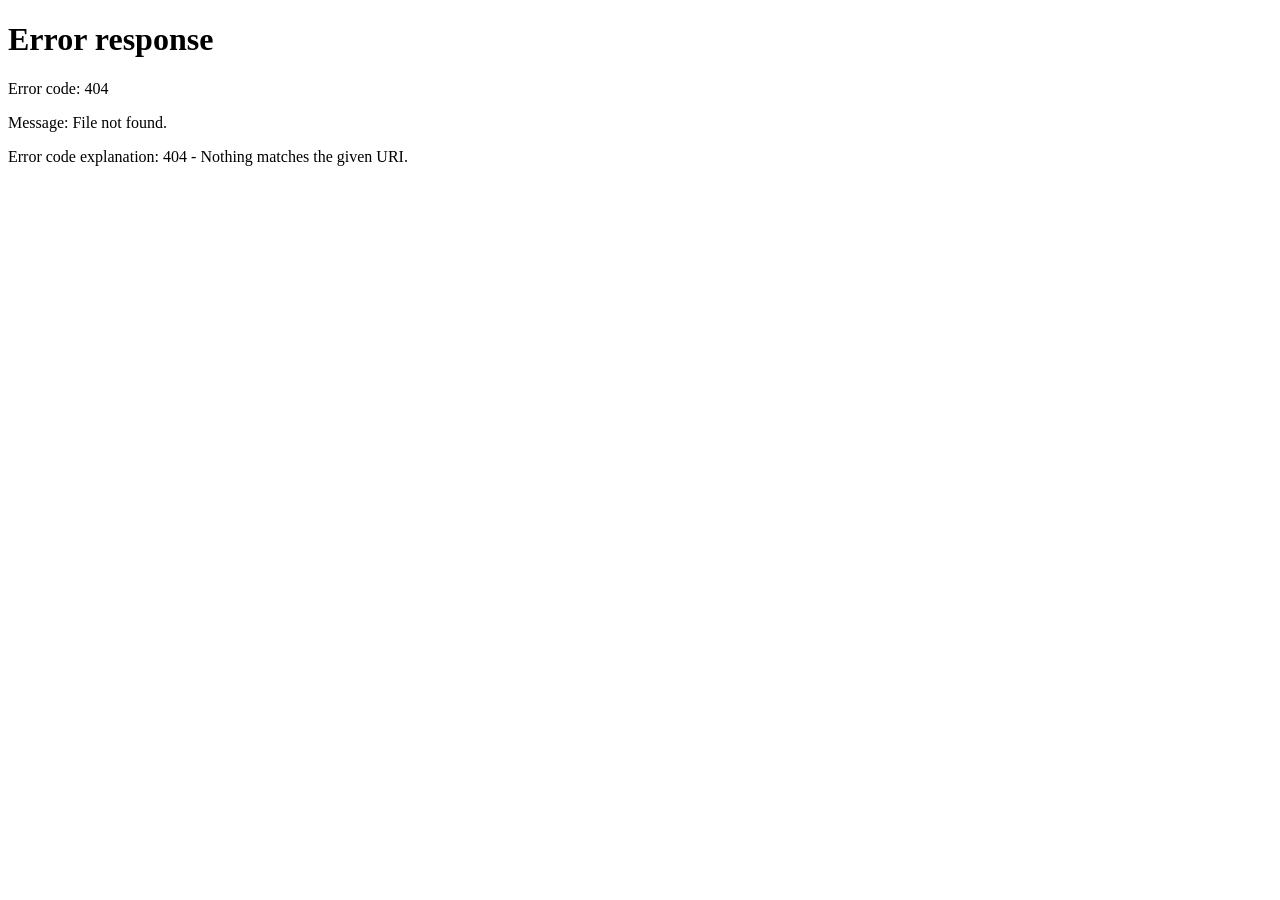
==== commit ff65c3fb: "Add memory-only authentication with UI improvements - Implement session-based auth with in-memory en" ====
--- a/src/web/accounts.html
+++ b/src/web/accounts.html
@@ -88,9 +88,10 @@
       </div>
     </div>
   </div>
-  <script src="app.js"></script>
-  <script src="table_config.js"></script>
-  <script src="table_engine.js"></script>
-  <script src="accounts.js"></script>
+  <script src="utils.js?v=10"></script>
+  <script src="app.js?v=10"></script>
+  <script src="table_config.js?v=10"></script>
+  <script src="table_engine.js?v=10"></script>
+  <script src="accounts.js?v=10"></script>
 </body>
 </html>
--- a/src/web/style.css
+++ b/src/web/style.css
@@ -155,34 +155,85 @@
 }
 
 .top-nav .nav-item {
-  display: inline-block; padding: 8px 14px; border: 1px solid var(--color-border);
-  border-radius: 6px; background-color: var(--color-bg-base);
-  color: var(--color-text); text-decoration: none; font-weight: 600;
+  display: inline-block; 
+  padding: 8px 14px; 
+  border: 1px solid var(--color-border);
+  border-radius: 6px; 
+  background-color: var(--color-bg-base);
+  color: var(--color-text); 
+  text-decoration: none; 
+  font-weight: 600;
   transition: background-color 0.2s, border-color 0.2s, color 0.2s;
+  margin-left: 8px;
 }
 .top-nav .nav-item:hover { background-color: var(--color-bg-detail); border-color: var(--color-accent); }
 .top-nav .nav-item.active { background-color: var(--color-accent); border-color: var(--color-accent); color: var(--color-text-selected); }
 
-/* Buttons - Unified Styles */
-.btn { 
-  padding: 10px 20px; 
-  background-color: var(--color-accent); 
-  color: var(--color-text-selected); 
-  border: none; 
-  border-radius: 4px; 
-  cursor: pointer; 
+/* User-Info in Navigation - gleiche Höhe wie nav-items */
+.top-nav #user-info {
+  display: inline-flex;
+  align-items: center;
+  padding: 8px 14px;
+  border: 1px solid var(--color-border);
+  border-radius: 6px;
+  background-color: var(--color-bg-base);
+  color: var(--color-text);
+  font-size: 0.9rem;
+  font-weight: 600;
+  margin-left: 8px;
+  min-height: 34px;
+  box-sizing: border-box;
+}
+
+/* Logout-Button - gleiche Höhe wie nav-items */
+.btn-logout {
+  padding: 8px 14px;
+  background-color: var(--color-danger);
+  color: var(--color-text-selected);
+  border: 1px solid var(--color-danger);
+  border-radius: 6px;
+  cursor: pointer;
   font-size: 14px;
-  font-weight: 600; 
-  transition: background-color 0.2s;
-}
-.btn:hover { background-color: var(--color-accent-hover); }
-.btn:active { background-color: var(--color-accent-pressed); }
-.btn:disabled { opacity: 0.5; cursor: not-allowed; }
+  font-weight: 600;
+  transition: background-color 0.2s, border-color 0.2s;
+  margin-left: 8px;
+  min-height: 34px;
+  box-sizing: border-box;
+}
+.btn-logout:hover { 
+  background-color: var(--color-danger-hover); 
+  border-color: var(--color-danger-hover);
+}
+
+/* Button Base Styles - für alle Standard-Buttons */
+.btn {
+  padding: 10px 20px;
+  background-color: var(--color-accent);
+  color: var(--color-text-selected);
+  border: 1px solid var(--color-accent);
+  border-radius: 6px;
+  cursor: pointer;
+  font-size: 14px;
+  font-weight: 600;
+  transition: background-color 0.2s, border-color 0.2s;
+}
+.btn:hover { 
+  background-color: var(--color-accent-hover);
+  border-color: var(--color-accent-hover);
+}
+.btn:active { 
+  background-color: var(--color-accent-pressed); 
+}
+.btn:disabled { 
+  opacity: 0.5; 
+  cursor: not-allowed; 
+}
 
 .btn-secondary { 
   background-color: var(--color-bg-detail); 
   color: var(--color-text); 
   border: 1px solid var(--color-border);
+  border-radius: 6px;
   padding: 10px 20px;
   font-size: 14px;
   font-weight: 600;
@@ -196,10 +247,18 @@
 
 .btn-danger { 
   background-color: var(--color-danger); 
-  color: var(--color-text-selected); 
+  color: var(--color-text-selected);
+  border: 1px solid var(--color-danger);
+  border-radius: 6px;
+  padding: 10px 20px;
+  font-size: 14px;
+  font-weight: 600;
+  cursor: pointer;
+  transition: background-color 0.2s, border-color 0.2s;
 }
 .btn-danger:hover { 
-  background-color: var(--color-danger-hover); 
+  background-color: var(--color-danger-hover);
+  border-color: var(--color-danger-hover);
 }
 
 .btn-success {
